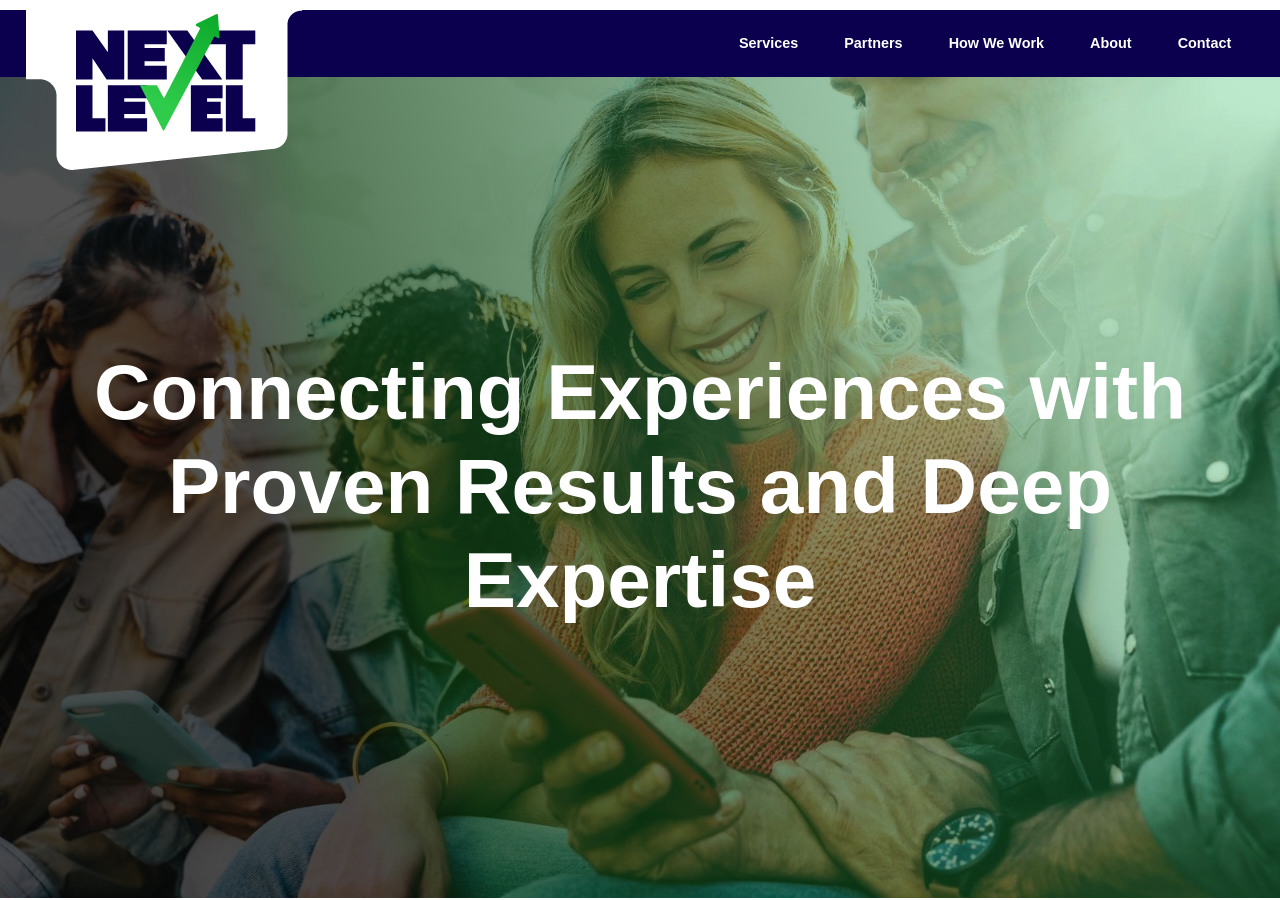
==== index.html @ a9fb3518 "create new files" ====
<!DOCTYPE html>
<html lang="en">

<head>
    <meta charset="utf-8">
    <meta name="viewport" content="width=device-width, initial-scale=1">
    <title>NextLevel</title>
    <meta name="description" content="NextLevel" />
    <meta name="keywords" content="NextLevel" />

    <link rel="shortcut icon" type="image/x-icon" href="assets/images/favicon.png">

    <link href="assets/css/vendor/bootstrap.min.css" rel="stylesheet">
    <link href="assets/css/vendor/slick.css" rel="stylesheet">
    <link href="assets/css/header-footer.css" rel="stylesheet">
    <link href="assets/css/custom.css" rel="stylesheet">
    <link href="assets/css/home.css" rel="stylesheet">
</head>

<body>

<header id="NGHeader" class="sticky-top">
    <nav class="navbar navbar-expand-lg navbar-light py-3 p-lg-0" aria-label="Offcanvas navbar large">
        <div class="container">
            <div class="navbar-brand position-absolute">
                <a class="position-relative z-1" href="index.html"><img src="assets/images/nextlevel-logo.svg" alt="NextLevel logo" width="100" height="50"></a>
            </div>            
            <button class="navbar-toggler border-0 p-0 rounded-0" type="button" data-bs-toggle="offcanvas" data-bs-target="#offcanvasNavbar2" aria-controls="offcanvasNavbar2" aria-label="Toggle navigation">
                <span class="navbar-toggler-icon"></span> </button>

            <div class="offcanvas offcanvas-start bg-black" tabindex="-1" id="offcanvasNavbar2" aria-labelledby="offcanvasNavbar2Label">
                <div class="offcanvas-header">
                    <h5 class="offcanvas-title" id="offcanvasNavbar2Label">
                        <a class="navbar-brand p-0" href="index.html"><img src="assets/images/nextlevel-logo.svg" alt="NextLevel logo" width="100" height="50"></a>
                    </h5>
                    <button type="button" class="btn-close btn-close-white" data-bs-dismiss="offcanvas" aria-label="Close"></button>
                </div>

                <div class="offcanvas-body">
                    <ul class="navbar-nav justify-content-end align-items-md-center ms-auto position-relative">
                        <li class="nav-item"><a href="#">Services</a></li>
                        <li class="nav-item"><a href="#">Partners</a></li>
                        <li class="nav-item"><a href="#">How We Work</a></li>
                        <li class="nav-item"><a href="#">About</a></li>
                        <li class="nav-item"><a href="#">Contact</a></li>
                    </ul>
                </div>
            </div>
        </div>
    </nav>
</header>

<div class="ng-hero position-relative">
    <figure class="h-100 img-overlay">
        <img src="assets/images/home/home-hero.webp" alt="NextLevel" width="1920" height="500"
            class="w-100 h-100 object-fit-cover">
    </figure>
    <div class="position-absolute top-0 s-0 w-100 h-100">
        <div class="container h-100">
            <div class="d-flex align-items-center text-center h-100">
                <h1 class="mb-0 text-white">Connecting Experiences with Proven Results and Deep Expertise</h1>
            </div>
        </div>
    </div>
</div>

    <!-- Vendor js -->
    <script src="assets/js/vendor/jquery.min.js"></script>
<!--     <script src="assets/js/nextgen-header.js"></script>
    <script src="assets/js/nextgen-footer.js"></script> -->

    <script src="assets/js/vendor/bootstrap.bundle.min.js"></script>
    <script src="assets/js/vendor/slick.min.js"></script>

</body>
</html>
---- assets/css/header-footer.css ----
/* Header */
header{border-top:solid 10px var(--WhiteClr) ;}
header .navbar-light{background: var(--HeaderBg);}
header .navbar-brand{width: 276px; top: -2px; margin: 0;}
.navbar-brand::before{content:'';position: absolute;top: 0px;left: 0px;width: 100%;height: 164px;background: url('../images/logo-bg.svg') no-repeat top center;}
header .navbar-brand a{padding-left: 3.5rem;}
header .navbar-brand a img{width: 65%;}

.navbar-nav .nav-item > a{font-size:1rem; font-weight:600; color:var(--WhiteClr); padding: 23px 23px 22px 23px;display:flex;}
.navbar-nav .nav-item:last-child > a{margin-right:0px;}
.navbar-nav .nav-item > a:hover{color:var(--PrimaryClr);}
.navbar-nav .nav-item > a:hover .arrow{border-color:var(--PrimaryClr);}
.navbar-nav .nav-item .dropdown-toggle::after{display:none;}

.dropdown-toggle .arrow {width:8px;height:8px;border-top:1px solid #A5A0A0;border-left:1px solid #A5A0A0;transition:all 250ms ease-in-out;margin:7px 0px 0px 8px;}
.dropdown-toggle .arrow:hover {border-color:gray; border-width:1px;}
.dropdown-toggle .arrow:before {display:block; height:100%; width:100%; content:""; transform:rotate(45deg);}
.dropdown-toggle .arrow.down {transform:rotate(-135deg); right:0;}

.childnav .arrow {width:8px;height:8px;border-top:1px solid #A5A0A0;border-left:1px solid #A5A0A0;transition:all 250ms ease-in-out;margin: 1px 10px 0px 0px;}
.childnav .arrow:hover {border-color:gray; border-width:1px;}
.childnav .arrow:before {display:block; height:100%; width:100%; content:""; transform:rotate(45deg);}
.childnav .arrow.down {transform: rotate(137deg);right:0;}

.navbar-nav .dropdown-menu li a{font-size:0.9rem; font-weight:normal; font-family:"averta-regular"; color:var(--NavClrDark); display: flex; align-items: center;}
.navbar-nav .dropdown-menu li a:hover{/* background:var(--PrimaryClr);  */color:var(--PrimaryClr);}
.navbar-nav .dropdown-menu li a:hover .nav-icon{filter:unset;}

.nav-icon{display:flex; align-items:center; justify-content:center; min-width:46px; min-height:46px; margin-right:10px; background:#323232; border-radius:12px; filter:grayscale(100%);}
.nav-icon img{max-width:65%;}

.offcanvas-header .btn-close{/* filter:var(--PrimaryClr); */ opacity:1;}
.navbar-toggler-icon{width:2.2rem;filter: invert(100%) sepia(3%) saturate(0%) hue-rotate(255deg) brightness(255%) contrast(255%);}
.navbar-toggler:focus{box-shadow:none;}

.nav-left-border:before{content:''; position: absolute; top: 0px; left: -20px; height: 100%; width: 1px; background:#353232;}
.childnav{list-style: none;}
.childnav li{padding-bottom:10px;}
.childnav a{font-size: 15px;}

.two-col-partner h3{color: var(--WhiteClr); font-size: 1rem; font-weight: 400;}


/* Mega menu */
.mega-menu{
  padding:20px;
  background:rgba(18, 18, 18, 0.96);
  border:1px solid rgba(50, 50, 50, 0.97);
  border-radius:19px;
	-webkit-backdrop-filter: blur(24px);
	backdrop-filter: blur(24px);
	background: rgba(0, 0, 0, .8);
	box-shadow: inset 0 0 0 1px hsla(0, 0%, 100%, .05), 0 2px 8px rgba(0, 0, 0, .3);
}

/* Footer */





@media (min-width:992px) {
	.navbar-nav .dropdown-menu{width:auto;min-width:200px; display:block;visibility:hidden;opacity:0;transition:all 0.5s ease;left:0px;margin-top:15px;}
	.dropdown:hover .dropdown-menu {margin-top:0px; visibility:visible; opacity:1;}
	.navbar-nav .dropdown-menu li{position:relative;}
	.navbar-nav .dropdown-menu li ul.dropdown-menu{left:100%; visibility:hidden; opacity:0; top:0;}
	.navbar-nav .dropdown-menu li:hover ul.dropdown-menu{margin-top:0px; visibility:visible; opacity:1;}
	.last-nav{right:0px; left:unset!important;}	

	.two-col{display:grid!important;grid-template-columns: 1fr 230px;row-gap:1rem;max-width: 550px;}
  .three-col{display:grid!important; grid-template-columns:1fr 1fr 1fr; row-gap:1rem; column-gap:rem;}
	.four-col{display:grid!important; grid-template-columns:1fr 1fr 1fr 1fr; row-gap:1rem; column-gap:rem;}

	.two-col-partner{display:grid!important;grid-template-columns: 1fr 1fr;row-gap:1rem;max-width: 500px; margin-left: 5rem!important;}

	.btn-nav-secondary{padding:12px 2rem; background: linear-gradient(90deg, #02A154 0%, #018E79 100%); border-radius: 30px; border: 0;}
	.btn-nav-secondary:hover{background: linear-gradient(90deg, #018E79 0%, #02A154 100%);}
	.btn-nav-secondary.has-img img{max-height:12px; vertical-align: baseline; margin-left:5px;}

	.btn-nav-outline{font-size:var(--Font16); font-weight: 500; color: var(--WhiteClr); border: solid 1px var(--WhiteClr); padding:9px 25px 10px 25px; transition:all 0.5s ease; border-radius:30px;}
	.btn-nav-outline:hover, .btn-outline:focus, .btn-outline:active{background:var(--PrimaryClr); border-color:var(--PrimaryClr);}
	.btn-nav-outline.has-img img{max-height:12px; vertical-align: baseline; margin-left:5px;}

	.nav-btn{padding: 0.4rem 1.5rem 0.5rem 1.5rem !important; white-space: nowrap;}
	.nav-btn:hover{color: var(--WhiteClr)!important;}
	.nav-btn.btn-nav-secondary{border: solid 1px var(--PrimaryClr);}

	.nav-border{padding: 0px 0px 0px 29px; border-left: solid 1px #303131;}
/* 	.navbar .childnav{display: none!important;}
	.partner-nav:hover > .childnav{display: grid!important;}
	.navbar .childnav{width: 550px; left: -290px; position: relative;} */
}

.navbar-nav .dropdown-menu li ul.dropdown-menu{display:none;}

@media (max-width:992px) {
	.navbar-nav .nav-item > a{border-bottom: solid 1px #2a2b3d; padding: 15px 0px !important; width:100%; font-size: 1.2rem;}
	.dropdown-toggle .arrow.down {position:absolute !important; margin:5px 10px 0px 11px;}

	/* .navbar-nav .dropdown-menu{background:transparent;} */
	.navbar-nav .dropdown-menu li a {padding:0.2rem 1rem; font-size:13px;}
	/* .navbar-nav .dropdown-menu li:last-child a{ padding-bottom:0.5rem;} */

	.dropdown-menu.show ul.dropdown-menu{display:block;  padding-left:1rem !important;}
	.navbar-nav .dropdown-menu li ul.dropdown-menu li:last-child a{border:0px;}

	.mega-menu {padding:1rem 0;border: 0px solid rgba(50, 50, 50, 0.97); border-radius: 0px;  border-bottom:solid 1px #2a2b3d; box-shadow:none}
	.nav-icon {min-width: 36px; min-height: 36px; border-radius: 6px;}
	.nav-icon img {max-width: 50%;}

}

@media (max-width:767px) {
	.footer-copy-links a{font-size:13px; margin-left:10px;}
	.footer-copy-links a::after{right:-8px;}

	.fnav-widget h3{margin-bottom:10px;}
	.f-nav-outer {grid-template-columns:1fr; row-gap:20px;}
	.footer-top{padding:30px 0px;}
	.footer{padding:0px; border-top:0px;}
	.fnav-widget ul li{padding-bottom:5px;}

	.childnav{padding: 0px 0px 0px 44px;}
	.childnav li {padding-bottom:0px;}
}

/* hide the footer accessbility  */
a[title="Accessibility"] {
  display:none;
}
a[href="terms-and-conditions.html"]::after {
  display:none !important;
}
---- assets/css/custom.css ----
﻿@charset "utf-8";
/* CSS Document */
@media all{

:root{
  --PrimaryClr        :#2FCB4B;
  --WhiteClr          :#ffffff;
  --BlackClr          :#000000;
  --BodyBg            :#fafffb;
  --BorderClr         :#BBEEC5;
  --HeaderBg          :#0a004d;
  --FooterBg          :#060032;
  
  --BodyTxtClr        :#141414;
  --HeadingClr        :#292929;

  --Bodytext          : 1.25rem; 
  --BodyFont          : 'Proxima Nova', sans-serif;

  --BorderRadius      : 1.25rem;

  --HeadingOne        : 5.438rem;  /* 86px */
  --HeadingTwo        : 3.438rem;  /* 55px */
  --HeadingThree      : 3rem;   /* 48px  */

}

@font-face {
    font-family: 'Proxima Nova', sans-serif;
    src: url('../fonts/ProximaSansRegular.woff2') format('woff2');
    font-weight: 400;
    font-style: normal;
    font-display: swap;
}
@font-face {
    font-family: 'Proxima Nova', sans-serif;
    src: url('../fonts/ProximaNovaCond-Bold.woff2') format('woff2');
    font-weight: 700;
    font-style: normal;
    font-display: swap;
}
@font-face {
    font-family: 'Proxima Nova', sans-serif;
    src: url('../fonts/ProximaNova-Semibold.woff2') format('woff2');
    font-weight: 600;
    font-style: normal;
    font-display: swap;
}

figure,h1,h2,h3,h4,p{padding:0;margin:0}h4,ol,ul,ul ul{-webkit-margin-before:0;-webkit-margin-after:0;-webkit-margin-start:0;-webkit-margin-end:0;-webkit-padding-start:0}:focus,body a,body a:active,input[type=text]:focus,textarea:focus{outline:0}article,aside,dialog,figure,footer,header,hgroup,nav,ol,p,section{display:block}a,abbr,acronym,address,applet,article,aside,audio,b,big,blockquote,body,canvas,caption,center,cite,code,command,datalist,dd,del,details,dfn,div,dl,dt,em,embed,fieldset,figcaption,figure,font,footer,form,h1,h2,h3,h4,h5,h6,header,hgroup,html,i,iframe,img,ins,kbd,keygen,label,legend,li,meter,nav,object,ol,output,p,pre,progress,q,s,samp,section,small,source,span,strike,strong,sub,sup{outline:0;vertical-align:baseline}figure,p{-webkit-margin-before:0;-webkit-margin-after:0;-webkit-margin-start:0;-webkit-margin-end:0}ol{list-style-type:decimal}a img,img{vertical-align:middle}a img{border:0}body a:focus{-mos-outline-style:none;outline:0}body:-moz-any-link:focus{outline:0}

html {-webkit-text-size-adjust:none;}
div{vertical-align:top;}
img{max-width:100%; width:auto; height:auto;}
a{cursor:pointer; transition:all 0.2s ease; text-decoration:none;}
a:hover, a:focus{text-decoration:none;}
html {-webkit-font-smoothing:antialiased; -moz-osx-font-smoothing:grayscale;}
html {position:relative; min-height:100%;}
aside, .right-side, .navbar-collapse{transition:all 0.5s ease;}
button:focus {outline:0px dotted; outline:0px auto -webkit-focus-ring-color;}
.btn.focus, .btn:focus {outline:0; box-shadow:0 0 0 0rem rgb(0 123 255 / 25%);}

::-moz-selection { /* Code for Firefox */
  color: white;
  background:var(--PrimaryClr);
}
::selection {
  color: white;
  background:var(--PrimaryClr);
}

/*Typekit*/
html, body{font-family:var(--BodyFont); color:var(--BodyTxtClr); font-size:var(--Bodytext); font-weight:400; padding:0px; margin:0px;}
p{margin-bottom:15px}

div p:last-child{margin-bottom:0px;}
.form-control:focus{box-shadow:0 0 0 0rem rgba(47,203,75,.25);}
.row:before, .row:after {display:none !important;}

h1, h2, h3, h4, h5, h6{font-family:var(--BodyFont); margin-bottom:20px; font-weight:700;}
h1{font-size:var(--HeadingOne);}
h2{font-size:var(--HeadingTwo);}
h3{font-size:var(--HeadingThree);}
h4{font-size:var(--HeadingFour);}
h5{font-size:var(--HeadingFive);}


/*Typekit END*/
.container{max-width:1250px;}
html{font-size:100%;}

.img-overlay::before{
  content: '';
  position: absolute;
  top: 0px;
  left: 0px;
  width: 100%;
  height: 100%;
  background: linear-gradient(254.39deg, rgba(8, 175, 68, 0.272) 11.16%, rgba(5, 57, 9, 0.68) 66.65%, rgba(0, 0, 0, 0.68) 74.74%);
}

.btn-primary,
.btn-secondary{font-size:var(--Font16); font-weight: 500; color: var(--WhiteClr); border: solid 1px var(--WhiteClr); padding: 7px 25px 8px 25px; transition:all 0.5s ease; border-radius:30px;}
.btn-primary:hover, .btn-primary:focus, .btn-primary:active{background:var(--BodyTxtClr); border-color:var(--BodyTxtClr);}


}

@media all and (max-width:1400px){
  html{font-size:90%;}
}

@media all and (max-width:1200px){
}

@media all and (max-width:960px){

}

@media all and (max-width:767px){

    
}
---- assets/css/home.css ----
@charset "utf-8";
/* CSS Document */
@media all{
  .ng-hero{height:calc(100vh - 79px);}
}
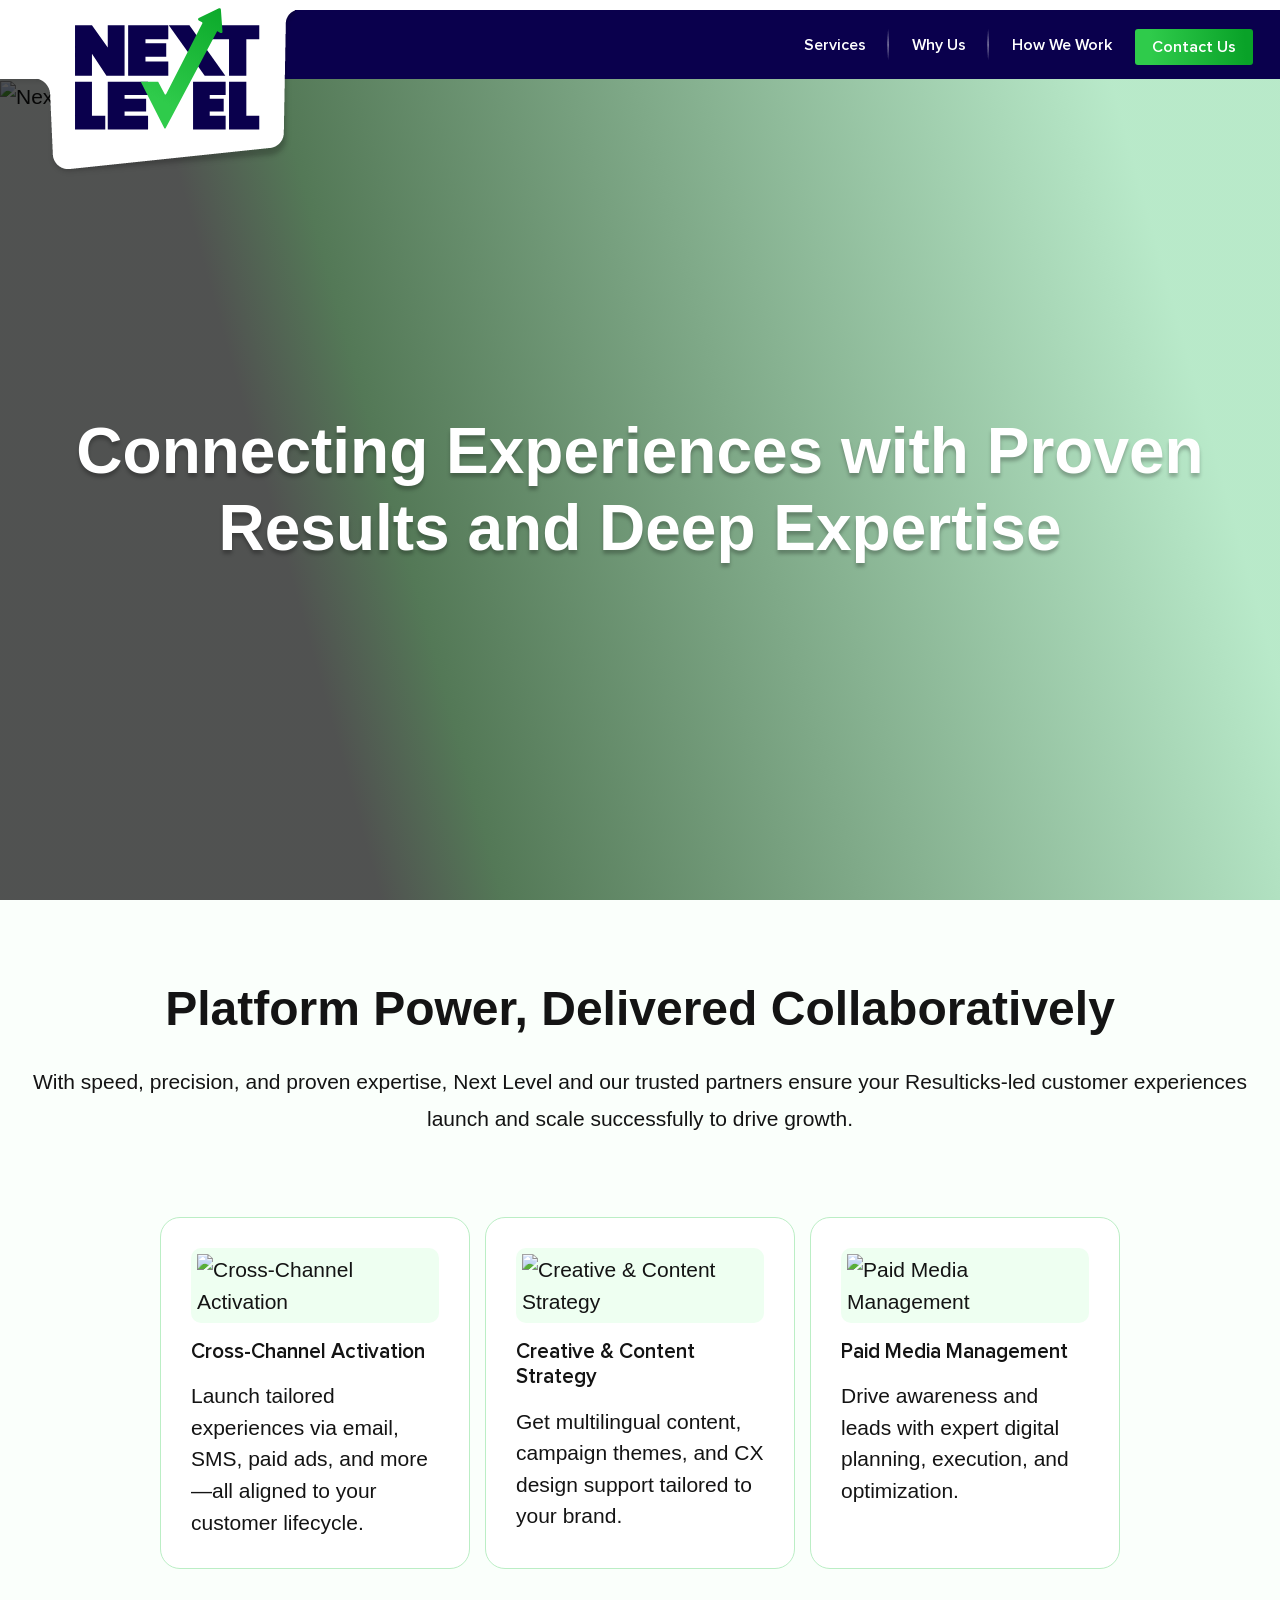
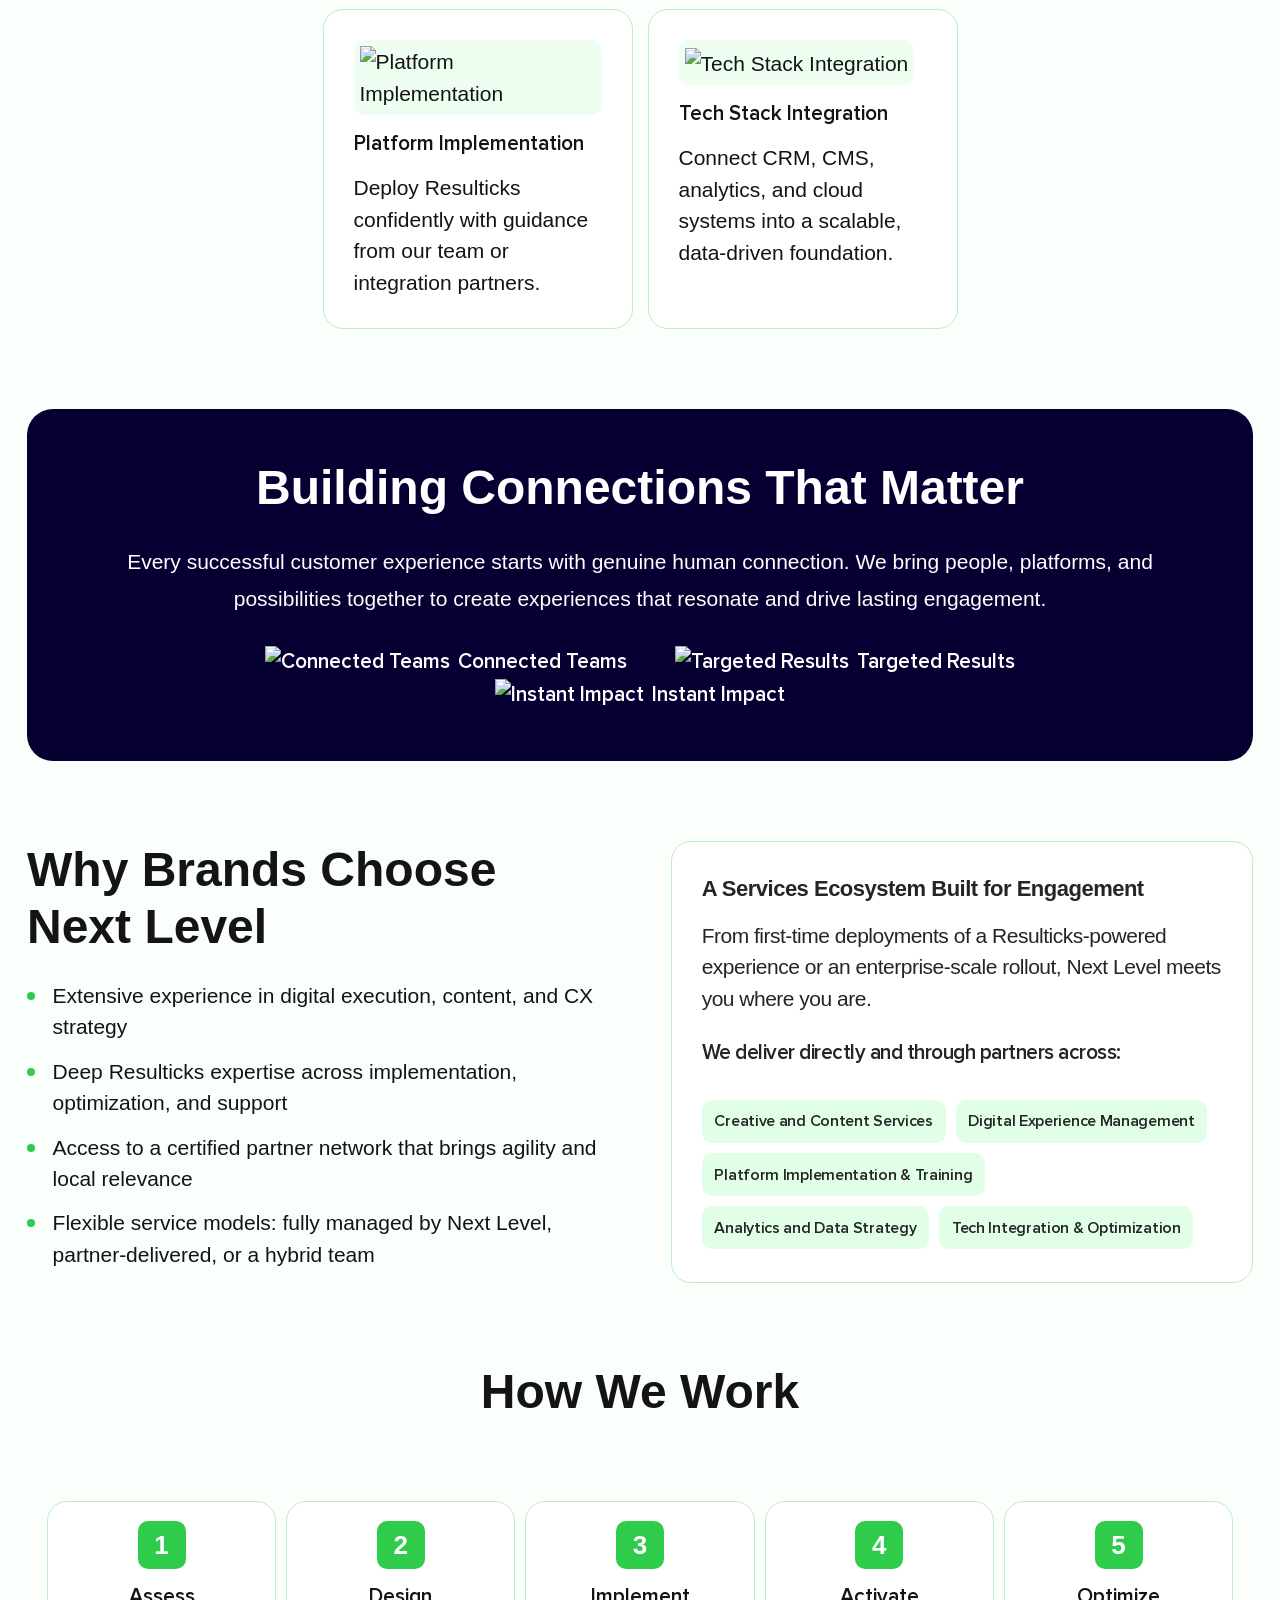
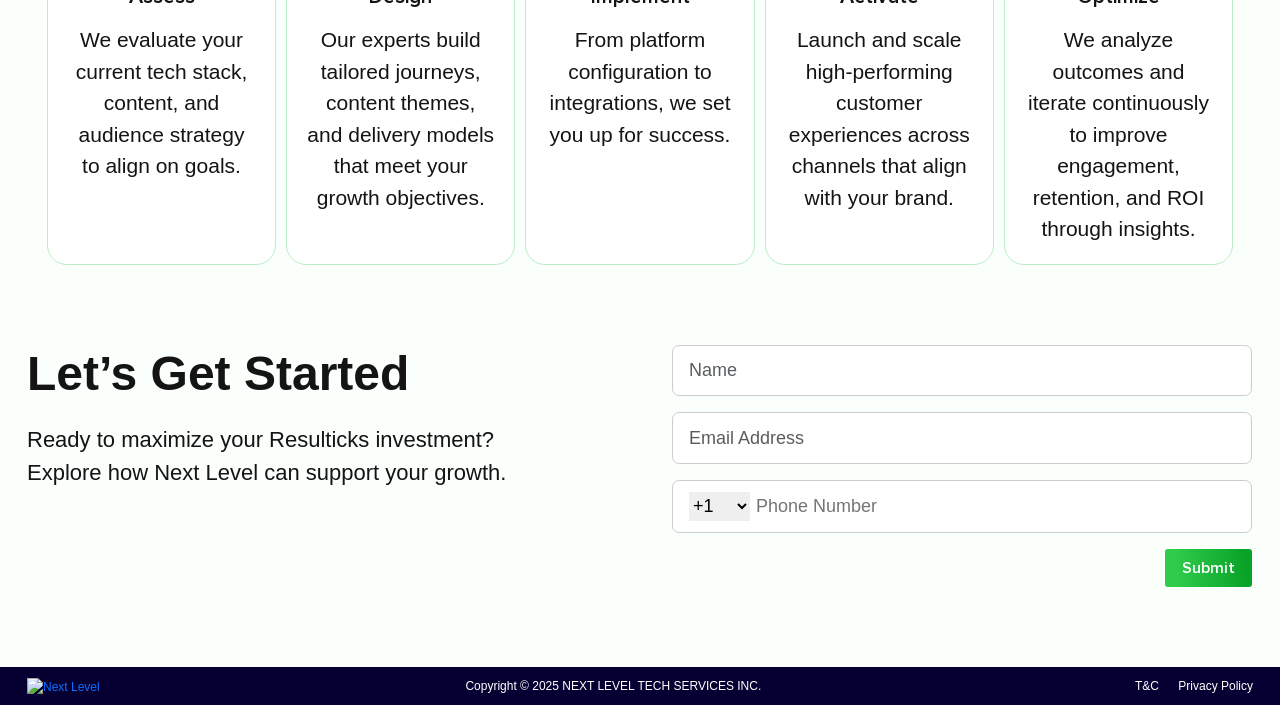
==== commit 0688d0ca: "update content" ====
--- a/index.html
+++ b/index.html
@@ -4,14 +4,13 @@
 <head>
     <meta charset="utf-8">
     <meta name="viewport" content="width=device-width, initial-scale=1">
-    <title>NextLevel</title>
-    <meta name="description" content="NextLevel" />
-    <meta name="keywords" content="NextLevel" />
+    <title>Next Level</title>
+    <meta name="description" content="Next Level" />
+    <meta name="keywords" content="Next Level" />
 
     <link rel="shortcut icon" type="image/x-icon" href="assets/images/favicon.png">
 
     <link href="assets/css/vendor/bootstrap.min.css" rel="stylesheet">
-    <link href="assets/css/vendor/slick.css" rel="stylesheet">
     <link href="assets/css/header-footer.css" rel="stylesheet">
     <link href="assets/css/custom.css" rel="stylesheet">
     <link href="assets/css/home.css" rel="stylesheet">
@@ -23,28 +22,31 @@
     <nav class="navbar navbar-expand-lg navbar-light py-3 p-lg-0" aria-label="Offcanvas navbar large">
         <div class="container">
             <div class="navbar-brand position-absolute">
-                <a class="position-relative z-1" href="index.html"><img src="assets/images/nextlevel-logo.svg" alt="NextLevel logo" width="100" height="50"></a>
+                <a class="position-relative z-1" href="index.html"><img src="assets/images/nextlevel-logo.svg" alt="Next Level logo" width="100" height="50"></a>
             </div>            
-            <button class="navbar-toggler border-0 p-0 rounded-0" type="button" data-bs-toggle="offcanvas" data-bs-target="#offcanvasNavbar2" aria-controls="offcanvasNavbar2" aria-label="Toggle navigation">
+            <button class="navbar-toggler border-0 p-0 rounded-0 ms-auto" type="button" data-bs-toggle="offcanvas" data-bs-target="#offcanvasNavbar2" aria-controls="offcanvasNavbar2" aria-label="Toggle navigation">
                 <span class="navbar-toggler-icon"></span> </button>
 
             <div class="offcanvas offcanvas-start bg-black" tabindex="-1" id="offcanvasNavbar2" aria-labelledby="offcanvasNavbar2Label">
                 <div class="offcanvas-header">
                     <h5 class="offcanvas-title" id="offcanvasNavbar2Label">
-                        <a class="navbar-brand p-0" href="index.html"><img src="assets/images/nextlevel-logo.svg" alt="NextLevel logo" width="100" height="50"></a>
+                        <a class="p-0" href="index.html"><img src="assets/images/nextlevel-footer-logo.svg" alt="Next Level logo" width="100" height="50"></a>
                     </h5>
                     <button type="button" class="btn-close btn-close-white" data-bs-dismiss="offcanvas" aria-label="Close"></button>
                 </div>
 
                 <div class="offcanvas-body">
-                    <ul class="navbar-nav justify-content-end align-items-md-center ms-auto position-relative">
-                        <li class="nav-item"><a href="#">Services</a></li>
-                        <li class="nav-item"><a href="#">Partners</a></li>
-                        <li class="nav-item"><a href="#">How We Work</a></li>
-                        <li class="nav-item"><a href="#">About</a></li>
-                        <li class="nav-item"><a href="#">Contact</a></li>
+                    <ul class="navbar-nav justify-content-end align-items-md-center position-relative ms-auto">
+                        <li class="nav-item"><a href="#services" class="fw-600">Services</a></li>
+                        <li class="nav-item"><a href="#why-us"  class="fw-600">Why Us</a></li>
+                        <li class="nav-item"><a href="#how-we-work"  class="fw-600 no-line">How We Work</a></li>
+                        <li class="nav-item"><a href="#get-started" class="get-btn fw-600 d-md-none">Contact Us</a></li>
                     </ul>
+                    <div class=" d-none d-md-inline-block">
+                        <div><a href="#get-started" class="get-btn fw-600">Contact Us</a></div>
+                    </div>
                 </div>
+                
             </div>
         </div>
     </nav>
@@ -52,8 +54,7 @@
 
 <div class="ng-hero position-relative">
     <figure class="h-100 img-overlay">
-        <img src="assets/images/home/home-hero.webp" alt="NextLevel" width="1920" height="500"
-            class="w-100 h-100 object-fit-cover">
+        <img src="assets/images/home/home-hero.jpg" alt="Next Level" width="1920" height="500" class="w-100 h-100 object-fit-cover">
     </figure>
     <div class="position-absolute top-0 s-0 w-100 h-100">
         <div class="container h-100">
@@ -64,13 +65,249 @@
     </div>
 </div>
 
-    <!-- Vendor js -->
-    <script src="assets/js/vendor/jquery.min.js"></script>
-<!--     <script src="assets/js/nextgen-header.js"></script>
-    <script src="assets/js/nextgen-footer.js"></script> -->
-
-    <script src="assets/js/vendor/bootstrap.bundle.min.js"></script>
-    <script src="assets/js/vendor/slick.min.js"></script>
+<section class="what-we-help" id="services">
+    <div class="container">
+        <div class="group-heaidng d-flex flex-column text-center">
+            <h2>Platform Power, Delivered Collaboratively</h2>
+            <p>With speed, precision, and proven expertise, Next Level and our trusted partners ensure your Resulticks-led customer experiences launch and scale successfully to drive growth.</p>
+        </div>
+
+        <div class="wh-grid d-flex flex-wrap justify-content-center">
+            <div class="d-flex flex-column align-items-center align-items-md-start text-center text-md-start bg-white">
+                <figure class="d-inline-block"><img src="assets/images/home/cross-channel.svg" alt="Cross-Channel Activation" width="30" height="30" loading="lazy"></figure>
+                <h3 class="fw-600">Cross-Channel Activation</h3>
+                <p>Launch tailored experiences via email, SMS, paid ads, and more—all aligned to your customer lifecycle.</p>
+            </div>
+
+            <div class="d-flex flex-column align-items-center align-items-md-start text-center text-md-start bg-white">
+                <figure class="d-inline-block"><img src="assets/images/home/creative.svg" alt="Creative & Content Strategy" width="30" height="30" loading="lazy"></figure>
+                <h3 class="fw-600">Creative & Content Strategy</h3>
+                <p>Get multilingual content, campaign themes, and CX design support tailored to your brand.</p>
+            </div>
+
+            <div class="d-flex flex-column align-items-center align-items-md-start text-center text-md-start bg-white">
+                <figure class="d-inline-block"><img src="assets/images/home/paid-media.svg" alt="Paid Media Management" width="30" height="30" loading="lazy"></figure>
+                <h3 class="fw-600">Paid Media Management</h3>
+                <p>Drive awareness and leads with expert digital planning, execution, and optimization.</p>
+            </div>
+
+            <div class="d-flex flex-column align-items-center align-items-md-start text-center text-md-start bg-white">
+                <figure class="d-inline-block"><img src="assets/images/home/platform.svg" alt="Platform Implementation" width="30" height="30" loading="lazy"></figure>
+                <h3 class="fw-600">Platform Implementation</h3>
+                <p>Deploy Resulticks confidently with guidance from our team or integration partners.</p>
+            </div>
+
+            <div class="d-flex flex-column align-items-center align-items-md-start text-center text-md-start bg-white">
+                <figure class="d-inline-block"><img src="assets/images/home/tech-stack.svg" alt="Tech Stack Integration" width="30" height="30" loading="lazy"></figure>
+                <h3 class="fw-600">Tech Stack Integration</h3>
+                <p>Connect CRM, CMS, analytics, and cloud systems into a scalable, data-driven foundation.</p>
+            </div>
+        </div>
+    </div>
+</section>
+
+<section>
+    <div class="container">
+        <div class="building-connection text-center">
+            <div class="group-heaidng d-flex flex-column text-center text-white">
+                <h2 class="text-white">Building Connections That Matter</h2>
+                <p>Every successful customer experience starts with genuine human connection. We bring people, platforms, and possibilities together to create experiences that resonate and drive lasting engagement.</p>
+            </div>
+            <div class="build-tech d-flex flex-wrap justify-content-center text-white">
+                <div class="fw-600 d-flex align-items-center"><span class="me-2"><img src="assets/images/home/connected-teams.svg" alt="Connected Teams" width="15" height="15" loading="lazy"></span> Connected Teams</div>
+                <div class="fw-600 d-flex align-items-center"><span class="me-2"><img src="assets/images/home/targeted-results.svg" alt="Targeted Results" width="15" height="15" loading="lazy"></span> Targeted Results</div>
+                <div class="fw-600 d-flex align-items-center"><span class="me-2"><img src="assets/images/home/instant-impact.svg" alt="Instant Impact" width="15" height="15" loading="lazy"></span> Instant Impact</div>
+            </div>
+        </div>
+    </div>
+</section>
+
+<section id="why-us">
+    <div class="container">
+        <div class="why-brand d-grid">
+            <div class="wb-left">
+                <h2 class="mb-4">Why Brands Choose Next Level</h2>
+                <ul>
+                    <li>Extensive experience in digital execution, content, and CX strategy</li>
+                    <li>Deep Resulticks expertise across implementation, optimization, and support</li>
+                    <li>Access to a certified partner network that brings agility and local relevance</li>
+                    <li>Flexible service models: fully managed by Next Level, partner-delivered, or a hybrid team</li>
+                </ul>
+            </div>
+
+            <div>&nbsp;</div>
+
+            <div class="wb-right bg-white h-100">
+                <p class="fw-700">A Services Ecosystem Built for Engagement</p>
+                <p>From first-time deployments of a Resulticks-powered experience or an enterprise-scale rollout, Next Level meets you where you are.</p>
+                <p class="fw-600 pt-2">We deliver directly and through partners across:</p>
+                <div class="wb-right-tag d-flex flex-wrap pt-3">
+                    <span class="fw-600">Creative and Content Services</span>
+                    <span class="fw-600">Digital Experience Management</span>
+                    <span class="fw-600">Platform Implementation & Training</span>
+                    <span class="fw-600">Analytics and Data Strategy</span>
+                    <span class="fw-600">Tech Integration & Optimization</span>
+                </div>
+            </div>
+        </div>
+    </div>
+</section>
+
+<section id="how-we-work">
+    <div class="container">
+        <div class="group-heaidng text-center">
+            <h2>How We Work</h2>
+        </div>
+
+        <div class="d-flex flex-wrap justify-content-center hw-grid">
+            <div class="bg-white text-center">
+                <span class="text-center text-white">1</span>
+                <h3 class="fw-600">Assess</h3>
+                <p>We evaluate your current tech stack, content, and audience strategy to align on goals.</p>
+            </div>
+            <div class="bg-white text-center">
+                <span class="text-center text-white">2</span>
+                <h3 class="fw-600">Design</h3>
+                <p>Our experts build tailored journeys, content themes, and delivery models that meet your growth objectives.</p>
+            </div>
+            <div class="bg-white text-center">
+                <span class="text-center text-white">3</span>
+                <h3 class="fw-600">Implement</h3>
+                <p>From platform configuration to integrations, we set you up for success.</p>
+            </div>
+            <div class="bg-white text-center">
+                <span class="text-center text-white">4</span>
+                <h3 class="fw-600">Activate</h3>
+                <p>Launch and scale high-performing customer experiences across channels that align with your brand.</p>
+            </div>
+            <div class="bg-white text-center">
+                <span class="text-center text-white">5</span>
+                <h3 class="fw-600">Optimize</h3>
+                <p>We analyze outcomes and iterate continuously to improve engagement, retention, and ROI through insights.</p>
+            </div>
+        </div>
+    </div>
+</section>
+
+<section id="get-started">
+    <div class="container">
+        <div class="footer-contact d-grid">
+            <div class="contact-left">
+                <h3>Let’s Get Started</h3>
+                <p>Ready to maximize your Resulticks investment?<br> Explore how Next Level can support your growth.</p>
+            </div>
+            <div class="form-right">
+                <form>
+                    <div class="mb-3">
+                        <input type="text" class="form-control" value="" placeholder="Name">
+                    </div>
+                    <div class="mb-3">
+                        <input type="text" class="form-control" value="" placeholder="Email Address">
+                    </div>
+                    <div class="mb-3">
+                        <div class="d-flex form-control">
+                            <select name="country_code" class="border-0" style="max-width:80px;">
+                                <option value="+1">+1</option>
+                                <option value="+7">+7</option>
+                                <option value="+20">+20</option>
+                                <option value="+27">+27</option>
+                                <option value="+30">+30</option>
+                                <option value="+31">+31</option>
+                                <option value="+32">+32</option>
+                                <option value="+33">+33</option>
+                                <option value="+34">+34</option>
+                                <option value="+36">+36</option>
+                                <option value="+39">+39</option>
+                                <option value="+40">+40</option>
+                                <option value="+41">+41</option>
+                                <option value="+43">+43</option>
+                                <option value="+44">+44</option>
+                                <option value="+45">+45</option>
+                                <option value="+46">+46</option>
+                                <option value="+47">+47</option>
+                                <option value="+48">+48</option>
+                                <option value="+49">+49</option>
+                                <option value="+51">+51</option>
+                                <option value="+52">+52</option>
+                                <option value="+53">+53</option>
+                                <option value="+54">+54</option>
+                                <option value="+55">+55</option>
+                                <option value="+56">+56</option>
+                                <option value="+57">+57</option>
+                                <option value="+58">+58</option>
+                                <option value="+60">+60</option>
+                                <option value="+61">+61</option>
+                                <option value="+62">+62</option>
+                                <option value="+63">+63</option>
+                                <option value="+64">+64</option>
+                                <option value="+65">+65</option>
+                                <option value="+66">+66</option>
+                                <option value="+81">+81</option>
+                                <option value="+82">+82</option>
+                                <option value="+84">+84</option>
+                                <option value="+86">+86</option>
+                                <option value="+90">+90</option>
+                                <option value="+91">+91</option>
+                                <option value="+92">+92</option>
+                                <option value="+93">+93</option>
+                                <option value="+94">+94</option>
+                                <option value="+95">+95</option>
+                                <option value="+98">+98</option>
+                                <option value="+212">+212</option>
+                                <option value="+213">+213</option>
+                                <option value="+216">+216</option>
+                            </select>
+                            <input type="text"  value="" class="border-0 ms-1" placeholder="Phone Number">
+                        </div>                        
+                    </div>
+                    <div class="text-end">
+                        <input type="submit" value="Submit" class="btn btn-primary fw-600 border-0">
+                    </div>
+                </form>
+            </div>
+        </div>
+    </div>
+</section>
+
+<footer id="NGFooter"></footer>
+
+<!-- Vendor js -->
+<script src="assets/js/vendor/jquery.min.js"></script>
+<script src="assets/js/vendor/bootstrap.bundle.min.js"></script>
+
+<script src="assets/js/nextgen-footer.js"></script>
+
+<script>
+$(function () {
+  $('.navbar a[href*="#"]:not([href="#"])').on('click', function (e) {
+    e.preventDefault(); // Prevent default anchor click
+
+    if (
+      location.pathname.replace(/^\//, '') === this.pathname.replace(/^\//, '') &&
+      location.hostname === this.hostname
+    ) {
+      var target = $(this.hash);
+      target = target.length ? target : $('[name="' + this.hash.slice(1) + '"]');
+
+      if (target.length) {
+        // ✅ Use native smooth scroll
+        window.scrollTo({
+          top: target.offset().top - 52,
+          behavior: 'smooth'
+        });
+      }
+    }
+
+    // ✅ Close offcanvas menu if open
+    var offcanvasElement = document.querySelector('.offcanvas.show');
+    if (offcanvasElement) {
+      var bsOffcanvas = bootstrap.Offcanvas.getInstance(offcanvasElement);
+      bsOffcanvas.hide();
+    }
+  });
+});
+
+</script>
 
 </body>
 </html>
--- a/assets/css/header-footer.css
+++ b/assets/css/header-footer.css
@@ -1,12 +1,22 @@
+html {
+  scroll-behavior: smooth;
+}
 /* Header */
 header{border-top:solid 10px var(--WhiteClr) ;}
 header .navbar-light{background: var(--HeaderBg);}
-header .navbar-brand{width: 276px; top: -2px; margin: 0;}
-.navbar-brand::before{content:'';position: absolute;top: 0px;left: 0px;width: 100%;height: 164px;background: url('../images/logo-bg.svg') no-repeat top center;}
-header .navbar-brand a{padding-left: 3.5rem;}
-header .navbar-brand a img{width: 65%;}
+header .navbar-light:before{content: '';background: var(--WhiteClr);width: 27%;position: absolute;left: 0px;top: 0px;z-index: 1;height: 100%;
 
-.navbar-nav .nav-item > a{font-size:1rem; font-weight:600; color:var(--WhiteClr); padding: 23px 23px 22px 23px;display:flex;}
+box-shadow: 0px 4px 2.2px rgba(0, 0, 0, 0.05);
+}
+
+header .navbar-brand{width: 276px;top: -15px;margin: 0; z-index: 2;}
+.navbar-brand::before{content:'';position: absolute;top: 0px;left: 0px;width: 100%;height:182px;background: url('../images/logo-bg.svg') no-repeat top center;background-size: contain;}
+header .navbar-brand a{padding-left: 3rem;}
+header .navbar-brand a img{width: 67%;padding-top: 7px;}
+
+
+/* temp css */ 
+.navbar-nav .nav-item > a{font-size:1rem; color:var(--WhiteClr); padding: 23px 23px 22px 23px;display:flex; position: relative;}
 .navbar-nav .nav-item:last-child > a{margin-right:0px;}
 .navbar-nav .nav-item > a:hover{color:var(--PrimaryClr);}
 .navbar-nav .nav-item > a:hover .arrow{border-color:var(--PrimaryClr);}
@@ -55,8 +65,10 @@
 
 /* Footer */
 
-
-
+footer{background: var(--FooterBg); padding:0.6rem 0px; font-size:12px;}
+footer img{max-height:40px;}
+.tnc-links a{color: var(--WhiteClr);}
+.tnc-links a:hover{color: var(--PrimaryClr);}
 
 
 @media (min-width:992px) {
@@ -89,9 +101,27 @@
 /* 	.navbar .childnav{display: none!important;}
 	.partner-nav:hover > .childnav{display: grid!important;}
 	.navbar .childnav{width: 550px; left: -290px; position: relative;} */
+
+
+.get-btn{padding:10px 17px!important; background: linear-gradient(86.43deg, #2FCB4B 13.81%, #09A228 93.07%); border-radius: 3px; font-size: 1rem; color: var(--WhiteClr);}
+.get-btn:hover{color: var(--WhiteClr)!important; background: linear-gradient(86.43deg, #09A228 13.81%, #2FCB4B 93.07%);}
+.navbar-expand-lg .offcanvas .offcanvas-body{align-items: center	;}
+.offcanvas-start{padding-left: 260px;}
+.navbar-nav .nav-item > a::after{content: '';background: url('../images/nav-divider.svg') no-repeat center;position: absolute;right: 0;top: 0;width: 2px;height: 100%;}
+.no-line:after{display: none;}
+
 }
 
 .navbar-nav .dropdown-menu li ul.dropdown-menu{display:none;}
+
+
+
+
+@media (max-width:1620px) {
+	header .navbar-light:before{width: 20%;}
+}
+
+
 
 @media (max-width:992px) {
 	.navbar-nav .nav-item > a{border-bottom: solid 1px #2a2b3d; padding: 15px 0px !important; width:100%; font-size: 1.2rem;}
@@ -108,6 +138,8 @@
 	.nav-icon {min-width: 36px; min-height: 36px; border-radius: 6px;}
 	.nav-icon img {max-width: 50%;}
 
+	
+
 }
 
 @media (max-width:767px) {
@@ -122,12 +154,13 @@
 
 	.childnav{padding: 0px 0px 0px 44px;}
 	.childnav li {padding-bottom:0px;}
+
+	footer figure img{max-height:70px;}
+	footer p{font-size: 14px;}
+
+	header .navbar-brand {width: 150px; top: -7px;}
+	.navbar-brand::before{background-size: contain; height: 90px;}
+	header .navbar-brand a img {width: auto;  max-height:60px;}
+	header .navbar-brand a {padding-left: 2.5rem;}
+	header .navbar-light {min-height: 54px;}
 }
-
-/* hide the footer accessbility  */
-a[title="Accessibility"] {
-  display:none;
-}
-a[href="terms-and-conditions.html"]::after {
-  display:none !important;
-}
--- a/assets/css/custom.css
+++ b/assets/css/custom.css
@@ -10,37 +10,38 @@
   --BorderClr         :#BBEEC5;
   --HeaderBg          :#0a004d;
   --FooterBg          :#060032;
+  --TagBg             :#E1FFE6;
   
   --BodyTxtClr        :#141414;
   --HeadingClr        :#292929;
 
-  --Bodytext          : 1.25rem; 
+  --Bodytext          : 1.313rem; 
   --BodyFont          : 'Proxima Nova', sans-serif;
 
+  --Font16            : 16px;
   --BorderRadius      : 1.25rem;
 
-  --HeadingOne        : 5.438rem;  /* 86px */
-  --HeadingTwo        : 3.438rem;  /* 55px */
+  --HeadingOne        : 4.688rem;  /* 86px */
+  --HeadingTwo        : 2.625rem;  /* 55px */
   --HeadingThree      : 3rem;   /* 48px  */
 
 }
-
 @font-face {
     font-family: 'Proxima Nova', sans-serif;
-    src: url('../fonts/ProximaSansRegular.woff2') format('woff2');
+    src: url('../fonts/ProximaNova-Regular.woff2') format('woff2');
     font-weight: 400;
     font-style: normal;
     font-display: swap;
 }
 @font-face {
     font-family: 'Proxima Nova', sans-serif;
-    src: url('../fonts/ProximaNovaCond-Bold.woff2') format('woff2');
+    src: url('../fonts/ProximaNova-Bold.woff2') format('woff2');
     font-weight: 700;
     font-style: normal;
     font-display: swap;
 }
 @font-face {
-    font-family: 'Proxima Nova', sans-serif;
+    font-family: 'Proxima Nova Lt';
     src: url('../fonts/ProximaNova-Semibold.woff2') format('woff2');
     font-weight: 600;
     font-style: normal;
@@ -70,14 +71,15 @@
 }
 
 /*Typekit*/
-html, body{font-family:var(--BodyFont); color:var(--BodyTxtClr); font-size:var(--Bodytext); font-weight:400; padding:0px; margin:0px;}
+html, body{background: var(--BodyBg); font-family:var(--BodyFont); color:var(--BodyTxtClr); font-size:var(--Bodytext); font-weight:400; padding:0px; margin:0px;}
 p{margin-bottom:15px}
 
 div p:last-child{margin-bottom:0px;}
 .form-control:focus{box-shadow:0 0 0 0rem rgba(47,203,75,.25);}
 .row:before, .row:after {display:none !important;}
 
-h1, h2, h3, h4, h5, h6{font-family:var(--BodyFont); margin-bottom:20px; font-weight:700;}
+h1, h2, h3, h4, h5, h6{font-family:var(--BodyFont); color: var(--BodyTxtClr); margin-bottom:20px; font-weight:700;}
+
 h1{font-size:var(--HeadingOne);}
 h2{font-size:var(--HeadingTwo);}
 h3{font-size:var(--HeadingThree);}
@@ -89,35 +91,72 @@
 .container{max-width:1250px;}
 html{font-size:100%;}
 
-.img-overlay::before{
-  content: '';
-  position: absolute;
-  top: 0px;
-  left: 0px;
-  width: 100%;
-  height: 100%;
-  background: linear-gradient(254.39deg, rgba(8, 175, 68, 0.272) 11.16%, rgba(5, 57, 9, 0.68) 66.65%, rgba(0, 0, 0, 0.68) 74.74%);
+.fw-700{font-weight: 700;}
+.fw-600{font-weight: 600;font-family: 'Proxima Nova Lt';}
+section{padding-top: 120px;}
+
+
+.img-overlay::before{content: ''; position: absolute; top: 0px; left: 0px; width: 100%; height: 100%; background: linear-gradient(254.39deg, rgba(8, 175, 68, 0.272) 11.16%, rgba(5, 57, 9, 0.68) 66.65%, rgba(0, 0, 0, 0.68) 74.74%);}
+
+/* .btn-primary{font-size:20px; color: var(--WhiteClr); border: solid 1px var(--WhiteClr); padding: 7px 25px 8px 25px; transition:all 0.5s ease; border-radius:3px; background: #00B140;
+
+  padding: 10px 17px !important;
+  background: linear-gradient(86.43deg, #2FCB4B 13.81%, #09A228 93.07%);
+  border-radius: 3px;
+  font-size: 1rem;
+  color: var(--WhiteClr);
+  font-weight: 600;font-family: 'Proxima Nova Lt';
 }
+.btn-primary:hover{
 
-.btn-primary,
-.btn-secondary{font-size:var(--Font16); font-weight: 500; color: var(--WhiteClr); border: solid 1px var(--WhiteClr); padding: 7px 25px 8px 25px; transition:all 0.5s ease; border-radius:30px;}
-.btn-primary:hover, .btn-primary:focus, .btn-primary:active{background:var(--BodyTxtClr); border-color:var(--BodyTxtClr);}
+} */
+
+
+.btn-primary{padding:7px 17px!important; background: linear-gradient(86.43deg, #2FCB4B 13.81%, #09A228 93.07%); border-radius: 3px; font-size: 1rem; color: var(--WhiteClr);}
+.btn-primary:hover{color: var(--WhiteClr)!important; background: linear-gradient(86.43deg, #09A228 13.81%, #2FCB4B 93.07%);}
+
+
+
+/* 
+.btn-primary:hover, .btn-primary:focus, .btn-primary:active{background:var(--BodyTxtClr); border-color:var(--BodyTxtClr);} */
+
+
+/* tnc css*/
+.tnc-content{/* font-size: var(--Font16); */ line-height:170%; padding: 5rem 0rem;}
+.tnc-content h2{font-size: 2rem; margin-bottom: 1rem; margin-top:2rem;}
+.tnc-content h3{font-size: 1.6rem; margin-bottom:10px; margin-top: 1.4rem;}
+.tnc-content ul{list-style: none; padding: 0px; margin: 0px;}
+.tnc-content ul li{position: relative; padding-left:20px; padding-bottom: 10px;}
+.tnc-content ul li::before{content: ''; position: absolute; top:10px; left: 0px; width:5px; height:5px; border-radius: 50%; background: var(--BlackClr);}
+
+.pc-height{height: auto!important;}
 
 
 }
 
-@media all and (max-width:1400px){
-  html{font-size:90%;}
-}
-
-@media all and (max-width:1200px){
-}
-
-@media all and (max-width:960px){
+@media all and (max-width:1600px){
+  :root{
+    --HeadingOne        : 4rem;  /* 86px */
+    --HeadingTwo        : 3rem;  /* 55px */
+  }
+  section{padding-top:80px;}
 
 }
 
+
 @media all and (max-width:767px){
+  :root{
+    --HeadingOne        : 3rem;  /* 86px */
+    --HeadingTwo        : 2rem;  /* 55px */
+    --HeadingThree      : 2rem;
+
+    --Bodytext          : 1.125rem; 
+  }
+  section{padding-top:60px;}
+  
+  .tnc-content{padding:3rem 0rem;}
+  .pc-height{height:50vh!important;}
+  .tnc-content h2{font-size: calc(var(--HeadingTwo) - 0.5rem);  }
 
     
 }
--- a/assets/css/home.css
+++ b/assets/css/home.css
@@ -2,4 +2,76 @@
 /* CSS Document */
 @media all{
   .ng-hero{height:calc(100vh - 79px);}
+
+  h1{text-shadow: 0px 4px 3.8px rgba(0, 0, 0, 0.25);}
+
+  .group-heaidng *,
+  .wh-grid div *{margin-bottom: 0px;}
+
+  .group-heaidng{row-gap:1.6rem;}
+  .group-heaidng p{line-height: 2.313rem;}
+
+  .wh-grid{row-gap:40px; column-gap: 15px; margin-top:80px;}
+  .wh-grid div{padding: 30px; max-width: 330px; row-gap: 1rem; border-radius: var(--BorderRadius); border: solid 1px var(--BorderClr);}
+  .wh-grid div figure{background: #EEFFF1; border-radius: 10px; padding: 6px;}
+  .wh-grid div h3{font-size:var(--Bodytext);}
+/*   .wh-grid div p{font-size: var(--Font16);} */
+
+  .building-connection{background: var(--FooterBg); border-radius: 26px; padding:50px 90px;}
+  .build-tech{column-gap:3rem; margin-top: 1.8rem;}
+
+  .why-brand{grid-template-columns: 1fr 13% minmax(560px, 1fr);}
+  .wb-left ul{list-style: none; padding: 0px; margin: 0px;}
+  .wb-left ul li{position: relative;padding-left: 1.6rem;padding-bottom:0.8rem;}
+  .wb-left ul li::before{content: '';position: absolute;top: 0.75rem;left: 0px;width: 8px;height: 8px;border-radius:50%;background: var(--PrimaryClr);}
+
+  .wb-right{border-radius: var(--BorderRadius); border: solid 1px var(--BorderClr); padding: 30px; color:#252525;}
+  .wb-right *{color: currentColor; letter-spacing:-0.5px;}
+  .wb-right .fw-700{font-size: 22px;}
+
+  .wb-right-tag{row-gap: 10px; column-gap: 10px;}
+  .wb-right-tag span{background: var(--TagBg); border-radius:10px; font-size:var(--Font16); padding: 0.6rem 0.8rem; letter-spacing: -0.3px;}
+
+  .hw-grid{column-gap: 34px; margin-top:80px;}
+  .hw-grid div{width: 17.7%; border-radius: var(--BorderRadius); border: solid 1px var(--BorderClr); padding: 25px;}
+  .hw-grid div span{min-width: 48px;min-height: 48px;line-height: 36px;background: var(--PrimaryClr);padding: 6px;border-radius: 10px;font-size: 26px;font-weight:700;display: inline-block; margin-bottom: 15px;}
+  .hw-grid div h3{font-size:var(--Bodytext); margin-bottom: 15px;}
+/*   .hw-grid div p{font-size: 16px; line-height: 22px;} */
+
+  .footer-contact{grid-template-columns: 1fr 1fr; row-gap: 2rem; column-gap: 4rem; margin-bottom: 80px;}
+  .contact-left p{font-size: 22px;}
+  .form-right form{max-width: 580px;}
+  .form-right .form-control{border-radius: 7px; border: solid 1px #CDCDCD; font-size:18px; color: #232323; padding: 0.7rem 1rem;}
+
+}
+
+@media (max-width:1600px) {
+  .why-brand { grid-template-columns: 1fr 17% minmax(560px, 1fr);}
+}
+
+@media (max-width:1280px) {
+  .why-brand {grid-template-columns: 1fr 5% 1fr;}
+  .hw-grid{column-gap: 10px; row-gap: 1rem;}
+  .hw-grid div {width: 18.7%; padding: 1.2rem;}
+  .wh-grid div {max-width: 310px;}
+}
+
+@media (max-width:960px) {
+  .hw-grid div {width: 31%;}
+}
+
+@media (max-width:767px) {
+  .group-heaidng{row-gap:1rem;}
+  .group-heaidng p {line-height: 1.6rem;}
+  .wh-grid{margin-top: 50px; row-gap: 1rem;}
+
+  .building-connection {padding: 2rem 1.4rem;}
+  .build-tech{row-gap: 1rem;}
+  .why-brand {grid-template-columns: 1fr;}
+  .hw-grid {column-gap: 34px; margin-top: 30px; row-gap: 1rem;}
+  .hw-grid div{width:100%;}
+  .footer-contact {grid-template-columns: 1fr; margin-bottom: 40px;}
+  .contact-left p {font-size: 18px;}
+  .contact-left p br{display: none;}
+
 }
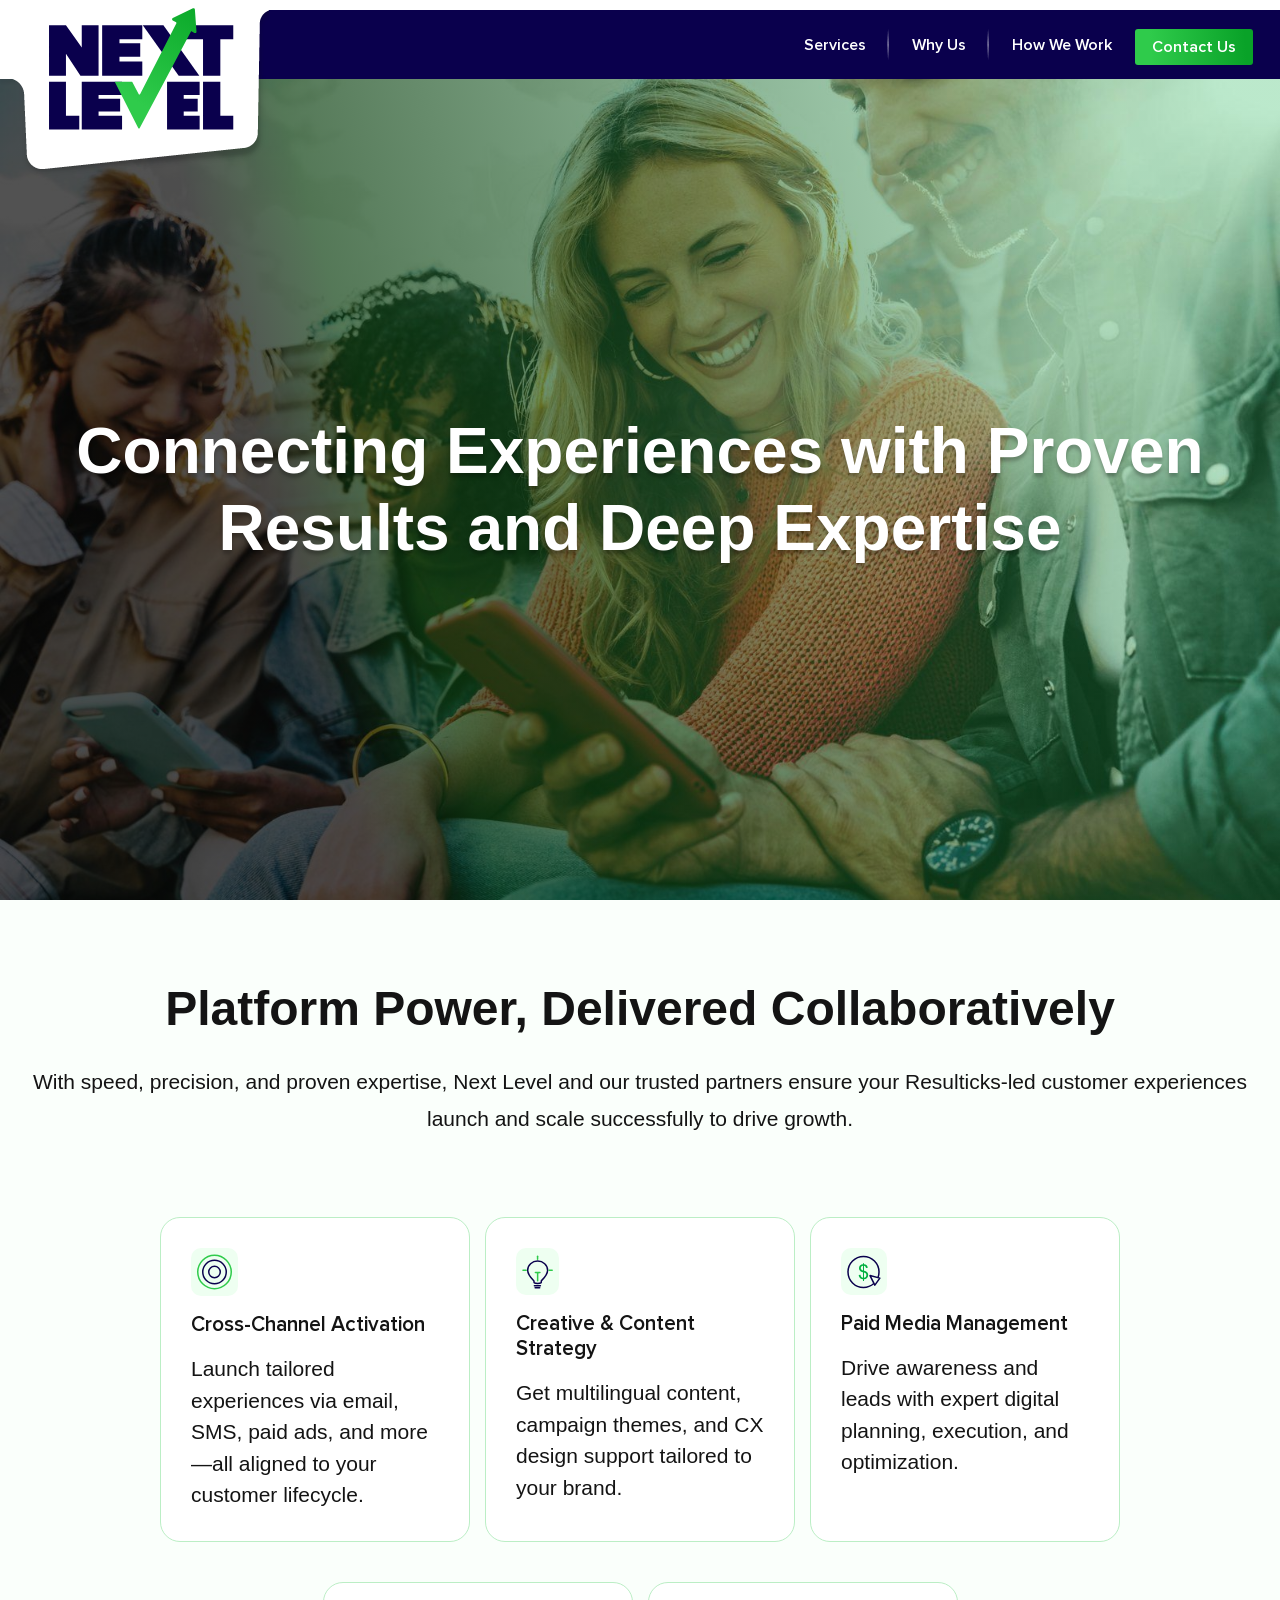
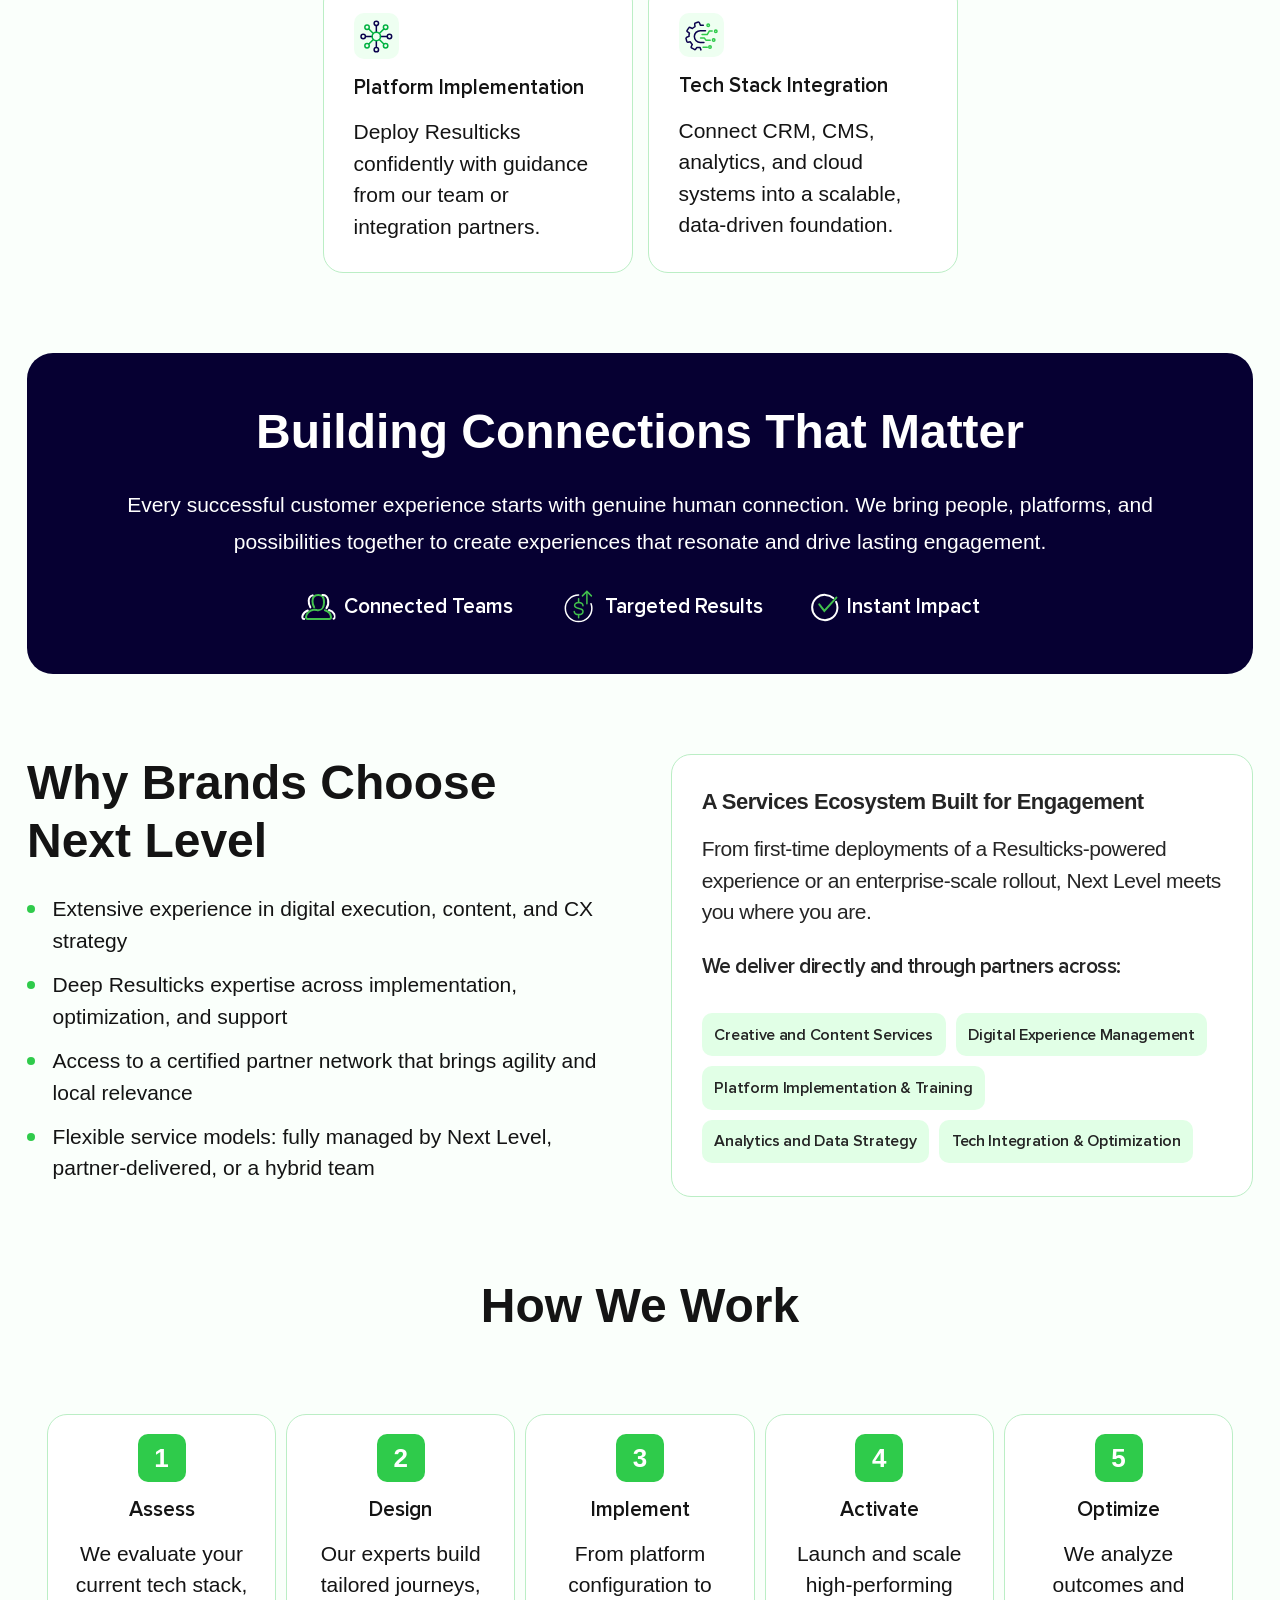
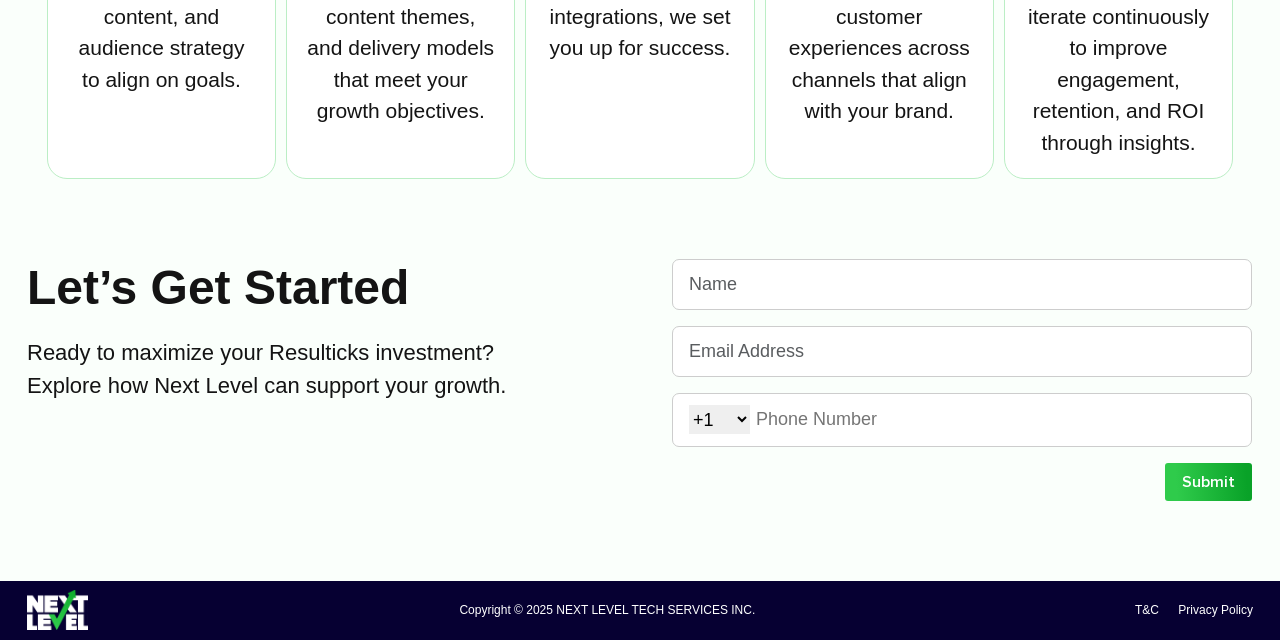
==== commit 79bb4bfd: "update form code update form code" ====
--- a/index.html
+++ b/index.html
@@ -197,73 +197,78 @@
                 <p>Ready to maximize your Resulticks investment?<br> Explore how Next Level can support your growth.</p>
             </div>
             <div class="form-right">
-                <form>
+                <form id="subscriptionForm">
                     <div class="mb-3">
-                        <input type="text" class="form-control" value="" placeholder="Name">
+                        <input type="text" class="form-control" id="name" name="Name" placeholder="Name">
+                        <small class="error-message" id="nameError"></small>
                     </div>
                     <div class="mb-3">
-                        <input type="text" class="form-control" value="" placeholder="Email Address">
+                        <input type="email" class="form-control" id="email" name="Email" placeholder="Email Address">
+                        <small class="error-message" id="emailError"></small>
                     </div>
                     <div class="mb-3">
                         <div class="d-flex form-control">
-                            <select name="country_code" class="border-0" style="max-width:80px;">
-                                <option value="+1">+1</option>
-                                <option value="+7">+7</option>
-                                <option value="+20">+20</option>
-                                <option value="+27">+27</option>
-                                <option value="+30">+30</option>
-                                <option value="+31">+31</option>
-                                <option value="+32">+32</option>
-                                <option value="+33">+33</option>
-                                <option value="+34">+34</option>
-                                <option value="+36">+36</option>
-                                <option value="+39">+39</option>
-                                <option value="+40">+40</option>
-                                <option value="+41">+41</option>
-                                <option value="+43">+43</option>
-                                <option value="+44">+44</option>
-                                <option value="+45">+45</option>
-                                <option value="+46">+46</option>
-                                <option value="+47">+47</option>
-                                <option value="+48">+48</option>
-                                <option value="+49">+49</option>
-                                <option value="+51">+51</option>
-                                <option value="+52">+52</option>
-                                <option value="+53">+53</option>
-                                <option value="+54">+54</option>
-                                <option value="+55">+55</option>
-                                <option value="+56">+56</option>
-                                <option value="+57">+57</option>
-                                <option value="+58">+58</option>
-                                <option value="+60">+60</option>
-                                <option value="+61">+61</option>
-                                <option value="+62">+62</option>
-                                <option value="+63">+63</option>
-                                <option value="+64">+64</option>
-                                <option value="+65">+65</option>
-                                <option value="+66">+66</option>
-                                <option value="+81">+81</option>
-                                <option value="+82">+82</option>
-                                <option value="+84">+84</option>
-                                <option value="+86">+86</option>
-                                <option value="+90">+90</option>
-                                <option value="+91">+91</option>
-                                <option value="+92">+92</option>
-                                <option value="+93">+93</option>
-                                <option value="+94">+94</option>
-                                <option value="+95">+95</option>
-                                <option value="+98">+98</option>
-                                <option value="+212">+212</option>
-                                <option value="+213">+213</option>
-                                <option value="+216">+216</option>
-                            </select>
-                            <input type="text"  value="" class="border-0 ms-1" placeholder="Phone Number">
-                        </div>                        
+                        <select id="countryCode" name="country_code" class="border-0" style="max-width:80px;">
+                            <option value="+1">+1</option>
+                            <option value="+7">+7</option>
+                            <option value="+20">+20</option>
+                            <option value="+27">+27</option>
+                            <option value="+30">+30</option>
+                            <option value="+31">+31</option>
+                            <option value="+32">+32</option>
+                            <option value="+33">+33</option>
+                            <option value="+34">+34</option>
+                            <option value="+36">+36</option>
+                            <option value="+39">+39</option>
+                            <option value="+40">+40</option>
+                            <option value="+41">+41</option>
+                            <option value="+43">+43</option>
+                            <option value="+44">+44</option>
+                            <option value="+45">+45</option>
+                            <option value="+46">+46</option>
+                            <option value="+47">+47</option>
+                            <option value="+48">+48</option>
+                            <option value="+49">+49</option>
+                            <option value="+51">+51</option>
+                            <option value="+52">+52</option>
+                            <option value="+53">+53</option>
+                            <option value="+54">+54</option>
+                            <option value="+55">+55</option>
+                            <option value="+56">+56</option>
+                            <option value="+57">+57</option>
+                            <option value="+58">+58</option>
+                            <option value="+60">+60</option>
+                            <option value="+61">+61</option>
+                            <option value="+62">+62</option>
+                            <option value="+63">+63</option>
+                            <option value="+64">+64</option>
+                            <option value="+65">+65</option>
+                            <option value="+66">+66</option>
+                            <option value="+81">+81</option>
+                            <option value="+82">+82</option>
+                            <option value="+84">+84</option>
+                            <option value="+86">+86</option>
+                            <option value="+90">+90</option>
+                            <option value="+91">+91</option>
+                            <option value="+92">+92</option>
+                            <option value="+93">+93</option>
+                            <option value="+94">+94</option>
+                            <option value="+95">+95</option>
+                            <option value="+98">+98</option>
+                            <option value="+212">+212</option>
+                            <option value="+213">+213</option>
+                            <option value="+216">+216</option>
+                        </select>
+                        <input type="text" id="phone" name="Phone" class="border-0 ms-1" placeholder="Phone Number">
+                        </div>
+                        <small class="error-message" id="phoneError"></small>
                     </div>
                     <div class="text-end">
                         <input type="submit" value="Submit" class="btn btn-primary fw-600 border-0">
                     </div>
                 </form>
+
+                <div id="successMessage" class="mt-3 text-center success-message" style="display:none;"></div>
             </div>
         </div>
     </div>
@@ -274,8 +279,8 @@
 <!-- Vendor js -->
 <script src="assets/js/vendor/jquery.min.js"></script>
 <script src="assets/js/vendor/bootstrap.bundle.min.js"></script>
-
 <script src="assets/js/nextgen-footer.js"></script>
+<script src="assets/js/contact.js"></script>
 
 <script>
 $(function () {
--- a/assets/css/header-footer.css
+++ b/assets/css/header-footer.css
@@ -9,7 +9,7 @@
 box-shadow: 0px 4px 2.2px rgba(0, 0, 0, 0.05);
 }
 
-header .navbar-brand{width: 276px;top: -15px;margin: 0; z-index: 2;}
+header .navbar-brand{width: 276px;top: -15px;margin: 0; z-index: 2; margin-left:-26px}
 .navbar-brand::before{content:'';position: absolute;top: 0px;left: 0px;width: 100%;height:182px;background: url('../images/logo-bg.svg') no-repeat top center;background-size: contain;}
 header .navbar-brand a{padding-left: 3rem;}
 header .navbar-brand a img{width: 67%;padding-top: 7px;}
@@ -158,7 +158,7 @@
 	footer figure img{max-height:70px;}
 	footer p{font-size: 14px;}
 
-	header .navbar-brand {width: 150px; top: -7px;}
+	header .navbar-brand {width: 150px; top: -7px; margin-left: -20px;}
 	.navbar-brand::before{background-size: contain; height: 90px;}
 	header .navbar-brand a img {width: auto;  max-height:60px;}
 	header .navbar-brand a {padding-left: 2.5rem;}
--- a/assets/css/custom.css
+++ b/assets/css/custom.css
@@ -132,6 +132,15 @@
 .pc-height{height: auto!important;}
 
 
+.error-message {color: red; font-size: 13px;margin-top: 4px;display: block;font-family: var(--BodyTxt);}
+.success-message {color: green; font-size: 16px; margin-top: 10px; font-weight: bold; text-align: center;}
+
+#successMessage{text-align: center;padding: 0px 2rem; line-height: 22px; margin-bottom: 2rem; display: none;}
+#successMessage div, #successMessage h1{margin-bottom: 1.4rem;}
+#successMessage img{max-height:60px;}
+#successMessage h1{font-size:2rem}
+
+
 }
 
 @media all and (max-width:1600px){
